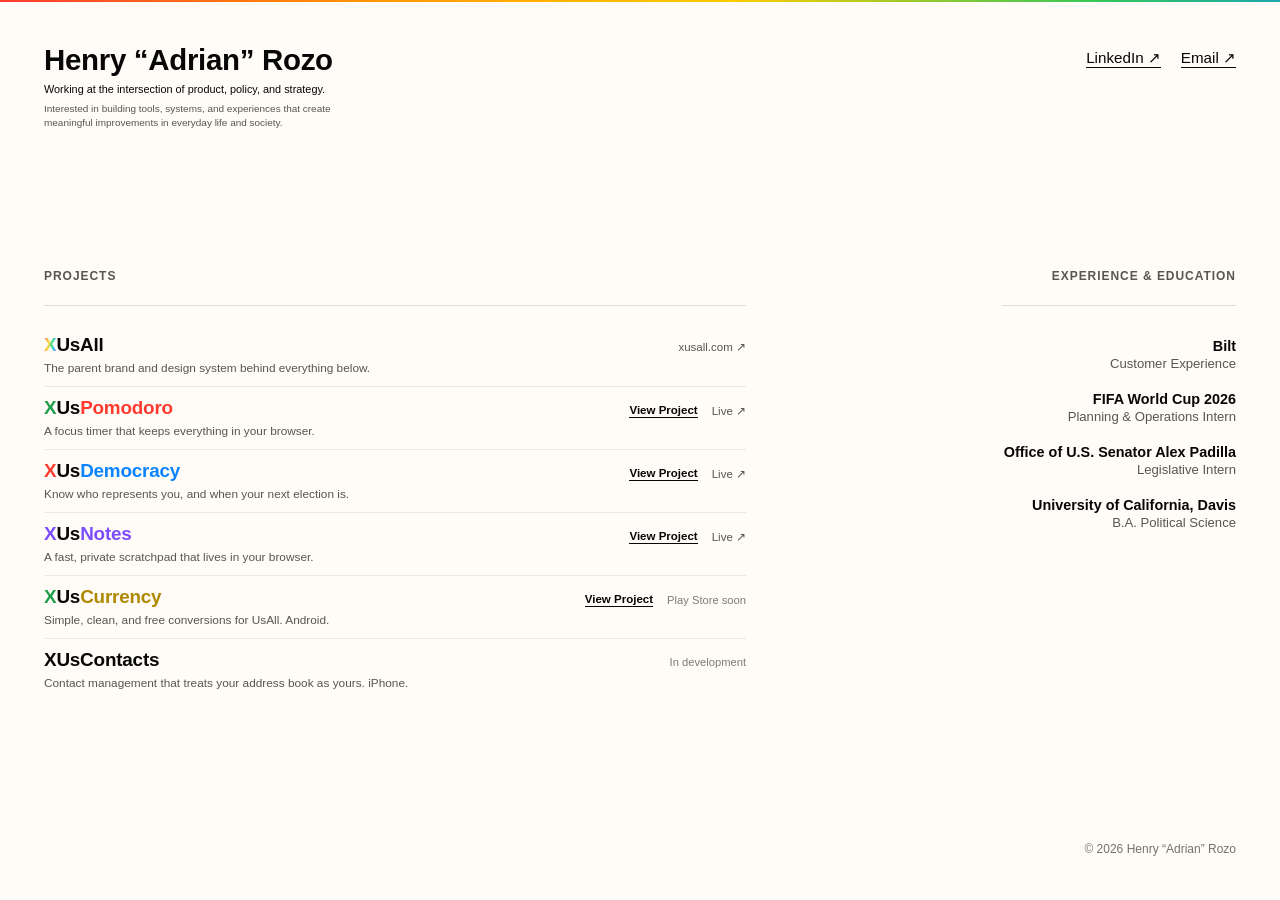
==== index.html @ 98c584ef "Match the case studies to the homepage, and a general pass Consistency, which was the point: the cas" ====
<!DOCTYPE html>
<html lang="en">
<head>
<meta charset="utf-8">
<meta name="viewport" content="width=device-width, initial-scale=1">
<title>Henry &ldquo;Adrian&rdquo; Rozo</title>
<meta name="description" content="Henry &ldquo;Adrian&rdquo; Rozo. Working at the intersection of product, policy, and strategy.">
<link rel="canonical" href="https://www.adrianrozo.com/">
<meta name="theme-color" content="#FDFBF7">
<meta property="og:type" content="website">
<meta property="og:url" content="https://www.adrianrozo.com/">
<meta property="og:title" content="Henry “Adrian” Rozo">
<meta property="og:description" content="Henry &ldquo;Adrian&rdquo; Rozo. Working at the intersection of product, policy, and strategy.">
<meta property="og:image" content="https://www.adrianrozo.com/og.png">
<meta property="og:image:width" content="1200">
<meta property="og:image:height" content="630">
<meta name="twitter:card" content="summary_large_image">
<meta name="twitter:title" content="Henry “Adrian” Rozo">
<meta name="twitter:description" content="Henry &ldquo;Adrian&rdquo; Rozo. Working at the intersection of product, policy, and strategy.">
<meta name="twitter:image" content="https://www.adrianrozo.com/og.png">
<link rel="icon" href="/favicon.svg" type="image/svg+xml">
<link rel="icon" href="/favicon-32.png" sizes="32x32" type="image/png">
<link rel="apple-touch-icon" href="/apple-touch-icon.png">
<link rel="stylesheet" href="/styles.css">
<style>
  html, body { height: 100%; overflow: hidden; }
</style>
</head>
<body>

<div class="app-shell" style="background: oklch(99% 0.007 75); height: 100vh; width: 100vw; color: oklch(13% 0 0); position: relative; box-sizing: border-box; padding: clamp(20px, 3.5vw, 44px); display: flex; flex-direction: column; overflow: hidden;">

  <div class="rainbow-bar"></div>

  <nav class="site-nav" style="display: flex; justify-content: space-between; align-items: flex-start; flex-shrink: 0; position: relative;">
    <div style="display: flex; flex-direction: column;">
      <h1 style="font-weight: 700; font-size: clamp(1.15rem, 2.3vw, 1.9rem); line-height: 1.08; letter-spacing: -0.01em; margin: 0; white-space: nowrap;">Henry &ldquo;Adrian&rdquo; Rozo</h1>
      <p style="font-weight: 500; font-size: clamp(0.66rem, 0.85vw, 0.74rem); margin: clamp(4px, 0.6vw, 6px) 0 0; line-height: 1.3;">Working at the intersection of product, policy, and strategy.</p>
      <p style="font-weight: 400; font-size: clamp(0.62rem, 0.78vw, 0.68rem); color: oklch(45% 0.01 75); margin: clamp(4px, 0.6vw, 6px) 0 0; line-height: 1.45; max-width: 292px">Interested in building tools, systems, and experiences that create meaningful improvements in everyday life and society.</p>
    </div>
    <div class="nav-links" style="display: flex; align-items: center; gap: 20px; padding-top: 0.3em;">
      <a href="https://www.linkedin.com/in/henryadrianrozo/" target="_blank" rel="noopener" class="hover-55" style="font-weight: 500; font-size: 0.95rem; color: oklch(13% 0 0); border-bottom: 1px solid oklch(13% 0 0); white-space: nowrap;">LinkedIn &#8599;</a>
      <a href="mailto:henryadrianrozo@gmail.com" class="hover-55" style="font-weight: 500; font-size: 0.95rem; color: oklch(13% 0 0); border-bottom: 1px solid oklch(13% 0 0); white-space: nowrap;">Email &#8599;</a>

      <!-- The music easter egg. spotify.js removes both of these outright if no
           playlist ID is set, so nothing half-built ever reaches the page. -->
      <button type="button" id="music-toggle" class="music-toggle" aria-expanded="false"
              aria-controls="music-panel" aria-label="Play music while you browse" title="Music">
        <svg width="11" height="13" viewBox="0 0 11 13" aria-hidden="true">
          <path d="M1 1.2 L10 6.5 L1 11.8 Z" fill="currentColor"/>
        </svg>
      </button>
    </div>

    <div id="music-panel" class="music-panel" hidden>
      <button type="button" id="music-close" class="music-close" aria-label="Close player">&times;</button>
      <p class="music-note">
        Some of what I listen to while building these. Spotify tracks plays, and full songs need a
        Spotify login, so <a id="music-open" href="https://open.spotify.com" target="_blank" rel="noopener">open it in Spotify</a>
        if you want it to follow you around the site.
      </p>
    </div>
  </nav>

  <div style="flex: 1; display: flex; align-items: center; min-height: 0; margin-top: clamp(8px, 1.5vw, 16px);">
  <div class="home-grid" style="width: 100%; display: grid; grid-template-columns: 1.6fr 1fr; grid-template-rows: auto auto auto; gap: 0 clamp(24px, 4vw, 72px); align-items: start;">

    <div style="grid-column: 1; grid-row: 1; text-align: left;">
      <div style="font-size: 0.75rem; font-weight: 600; letter-spacing: 0.08em; text-transform: uppercase; color: oklch(45% 0.01 75);">Projects</div>
    </div>
    <div style="grid-column: 2; grid-row: 1; text-align: right;">
      <div style="font-size: 0.75rem; font-weight: 600; letter-spacing: 0.08em; text-transform: uppercase; color: oklch(45% 0.01 75);">Experience &amp; Education</div>
    </div>

    <div class="col-rule" style="grid-column: 1; grid-row: 2; width: 100%; height: 1px; background: oklch(90% 0.01 75); margin-top: clamp(14px, 2vw, 22px)"></div>
    <div class="col-rule" style="grid-column: 2; grid-row: 2; justify-self: end; width: 234px; height: 1px; background: oklch(90% 0.01 75); margin-top: clamp(14px, 2vw, 22px)"></div>

    <div class="project-list" style="grid-column: 1; grid-row: 3; text-align: left; margin-top: clamp(12px, 1.6vw, 18px);">

      <div class="project-row">
        <div class="project-main">
          <h2 class="project-name"><span class="spectrum-text">X</span>UsAll</h2>
          <p class="project-desc">The parent brand and design system behind everything below.</p>
        </div>
        <div class="project-links">
          <a href="https://www.xusall.com" target="_blank" rel="noopener" class="project-live hover-55">xusall.com &#8599;</a>
        </div>
      </div>

      <div class="project-row">
        <div class="project-main">
          <h2 class="project-name"><span style="color: #1E9E4A;">X</span>Us<span style="color: #FF3B30;">Pomodoro</span></h2>
          <p class="project-desc">A focus timer that keeps everything in your browser.</p>
        </div>
        <div class="project-links">
          <a href="/xuspomodoro" class="project-view">View Project</a>
          <a href="https://pomodoro.xusall.com" target="_blank" rel="noopener" class="project-live hover-55">Live &#8599;</a>
        </div>
      </div>

      <div class="project-row">
        <div class="project-main">
          <h2 class="project-name"><span style="color: #FF3B30;">X</span>Us<span style="color: #0A84FF;">Democracy</span></h2>
          <p class="project-desc">Know who represents you, and when your next election is.</p>
        </div>
        <div class="project-links">
          <a href="/xusdemocracy" class="project-view">View Project</a>
          <a href="https://democracy.xusall.com" target="_blank" rel="noopener" class="project-live hover-55">Live &#8599;</a>
        </div>
      </div>

      <div class="project-row">
        <div class="project-main">
          <h2 class="project-name"><span style="color: #7C4DFF;">X</span>Us<span style="color: #7C4DFF;">Notes</span></h2>
          <p class="project-desc">A fast, private scratchpad that lives in your browser.</p>
        </div>
        <div class="project-links">
          <a href="/xusnotes" class="project-view">View Project</a>
          <a href="https://notes.xusall.com" target="_blank" rel="noopener" class="project-live hover-55">Live &#8599;</a>
        </div>
      </div>

      <div class="project-row">
        <div class="project-main">
          <h2 class="project-name"><span style="color: #1E9E4A;">X</span>Us<span style="color: #B08800;">Currency</span></h2>
          <p class="project-desc">Simple, clean, and free conversions for UsAll. Android.</p>
        </div>
        <div class="project-links">
          <a href="/xuscurrency" class="project-view">View Project</a>
          <span class="project-status">Play Store soon</span>
        </div>
      </div>

      <div class="project-row">
        <div class="project-main">
          <h2 class="project-name">XUsContacts</h2>
          <p class="project-desc">Contact management that treats your address book as yours. iPhone.</p>
        </div>
        <div class="project-links">
          <span class="project-status">In development</span>
        </div>
      </div>

    </div>

    <div class="experience-list" style="grid-column: 2; grid-row: 3; text-align: right; margin-top: clamp(14px, 2vw, 22px);">
      <div style="padding: clamp(6px, 1vw, 10px) 0;">
        <div style="font-weight: 700; font-size: clamp(0.9rem, 1.1vw, 1rem);">Bilt</div>
        <div style="font-weight: 400; font-size: clamp(0.82rem, 1vw, 0.92rem); color: oklch(45% 0.01 75); margin-top: 2px;">Customer Experience</div>
      </div>
      <div style="padding: clamp(6px, 1vw, 10px) 0;">
        <div style="font-weight: 700; font-size: clamp(0.9rem, 1.1vw, 1rem);">FIFA World Cup 2026</div>
        <div style="font-weight: 400; font-size: clamp(0.82rem, 1vw, 0.92rem); color: oklch(45% 0.01 75); margin-top: 2px;">Planning &amp; Operations Intern</div>
      </div>
      <div style="padding: clamp(6px, 1vw, 10px) 0;">
        <div style="font-weight: 700; font-size: clamp(0.9rem, 1.1vw, 1rem);">Office of U.S. Senator Alex Padilla</div>
        <div style="font-weight: 400; font-size: clamp(0.82rem, 1vw, 0.92rem); color: oklch(45% 0.01 75); margin-top: 2px;">Legislative Intern</div>
      </div>
      <div style="padding: clamp(6px, 1vw, 10px) 0;">
        <div style="font-weight: 700; font-size: clamp(0.9rem, 1.1vw, 1rem);">University of California, Davis</div>
        <div style="font-weight: 400; font-size: clamp(0.82rem, 1vw, 0.92rem); color: oklch(45% 0.01 75); margin-top: 2px;">B.A. Political Science</div>
      </div>
    </div>

  </div>
  </div>

  <footer style="flex-shrink: 0; padding-top: clamp(10px, 1.5vw, 18px); font-size: 0.75rem; color: oklch(55% 0.01 75); text-align: right;">
    &copy; 2026 Henry &ldquo;Adrian&rdquo; Rozo
  </footer>

</div>

<script src="/spotify.js"></script>

</body>
</html>
---- styles.css ----
@keyframes rainbowShift {
  0% { background-position: 0% 0%; }
  100% { background-position: -200% 0%; }
}

html, body {
  margin: 0;
  font-family: 'Helvetica Neue', Helvetica, Arial, sans-serif;
  -webkit-font-smoothing: antialiased;
}

a { text-decoration: none; color: inherit; }

.rainbow-bar {
  position: fixed;
  top: 0;
  left: 0;
  width: 100%;
  height: 2px;
  z-index: 9999;
  background: linear-gradient(90deg, #ff3b30, #ff9500, #ffcc00, #34c759, #0a84ff, #5e5ce6, #af52de, #ff3b30);
  background-size: 200% 100%;
  animation: rainbowShift 7s linear infinite;
}

.hover-55:hover { opacity: 0.55; }
.hover-60:hover { opacity: 0.6; }
.hover-85:hover { opacity: 0.85; }

.shots-grid {
  display: grid;
  grid-template-columns: 1fr 1fr;
  gap: 14px;
}

.shot {
  display: flex;
  flex-direction: column;
  align-items: center;
  width: 100%;
  box-sizing: border-box;
  padding: 14px 10px 10px;
  margin: 0;
  border: 1px solid oklch(88% 0.01 75);
  border-radius: 12px;
  background: oklch(97% 0.008 75);
  cursor: pointer;
  font: inherit;
  text-align: left;
  transition: transform 0.18s ease, box-shadow 0.18s ease, border-color 0.18s ease;
}

.shot:hover, .shot:focus-visible {
  transform: translateY(-3px);
  box-shadow: 0 10px 24px oklch(13% 0 0 / 0.12);
  border-color: oklch(80% 0.01 75);
}

.shot:focus-visible {
  outline: 2px solid oklch(13% 0 0);
  outline-offset: 2px;
}

.shot-img {
  display: block;
  width: auto;
  height: auto;
  max-width: 100%;
  max-height: 200px;
  object-fit: contain;
  border-radius: 8px;
  background: oklch(94% 0.008 75);
}

.shot-caption {
  display: block;
  font-size: 0.66rem;
  font-weight: 600;
  letter-spacing: 0.05em;
  text-transform: uppercase;
  color: oklch(45% 0.01 75);
  text-align: center;
  padding: 8px 6px 0;
}

.lightbox {
  position: fixed;
  inset: 0;
  z-index: 10000;
  display: flex;
  align-items: center;
  justify-content: center;
  padding: clamp(16px, 5vw, 48px);
  box-sizing: border-box;
  background: oklch(13% 0 0 / 0.82);
}

.lightbox[hidden] { display: none; }

.lightbox img {
  display: block;
  max-width: 92vw;
  max-height: 88vh;
  border-radius: 12px;
  box-shadow: 0 20px 60px oklch(0% 0 0 / 0.45);
}

.lightbox-close {
  position: fixed;
  top: clamp(12px, 3vw, 22px);
  right: clamp(12px, 3vw, 22px);
  width: 40px;
  height: 40px;
  border: none;
  border-radius: 50%;
  background: oklch(98% 0.014 75);
  color: oklch(13% 0 0);
  font-size: 1.4rem;
  line-height: 1;
  cursor: pointer;
  display: flex;
  align-items: center;
  justify-content: center;
}

.lightbox-close:hover { opacity: 0.85; }

/* ---------- homepage project list ---------- */
/* Six projects in the space one used to take, so the page can still be a
   single screen with no scrolling. Each row is name, one line, and links. */

.project-list {
  display: flex;
  flex-direction: column;
}

.project-row {
  display: flex;
  align-items: baseline;
  justify-content: space-between;
  gap: 20px;
  padding: clamp(8px, 1.1vh, 13px) 0;
  border-bottom: 1px solid oklch(93% 0.01 75);
}

.project-row:last-child {
  border-bottom: 0;
}

.project-main {
  min-width: 0;
}

/* The 1.18rem floor is deliberate. These names carry brand colors, and at
   bold weight 18.66px is where text counts as large for contrast purposes.
   Dropping below it would push the brighter marks under the readable line on
   narrow screens. */
.project-name {
  font-weight: 700;
  font-size: clamp(1.18rem, 1.45vw, 1.28rem);
  letter-spacing: -0.01em;
  margin: 0;
  line-height: 1.2;
  white-space: nowrap;
}

.project-desc {
  font-weight: 400;
  font-size: clamp(0.74rem, 0.92vw, 0.84rem);
  color: oklch(45% 0.01 75);
  margin: 3px 0 0;
  line-height: 1.4;
}

.project-links {
  display: flex;
  align-items: center;
  gap: 14px;
  flex-shrink: 0;
  white-space: nowrap;
}

.project-view {
  font-weight: 600;
  font-size: clamp(0.72rem, 0.88vw, 0.8rem);
  color: oklch(13% 0 0);
  border-bottom: 1px solid oklch(13% 0 0);
  padding-bottom: 1px;
  transition: opacity 0.18s ease;
}

.project-view:hover {
  opacity: 0.55;
}

.project-live {
  font-weight: 500;
  font-size: clamp(0.72rem, 0.88vw, 0.8rem);
  color: oklch(45% 0.01 75);
}

/* Not a link: there is nowhere to send anyone yet. */
.project-status {
  font-weight: 500;
  font-size: clamp(0.7rem, 0.85vw, 0.78rem);
  color: oklch(58% 0.01 75);
}

/* The single-screen layout is a desktop idea. On a phone, or any short
   window, locking to 100vh with overflow hidden just clips content, so the
   page becomes an ordinary scrolling page instead.

   The desktop layout is a two-column grid with explicit row placement. Forcing
   it to one column is not enough: the explicit rows would drop both columns
   into the same cell on top of each other. So on small screens it stops being
   a grid entirely and becomes a flex column, with order restoring the reading
   sequence the DOM does not have. */
@media (max-width: 900px), (max-height: 620px) {
  html,
  body {
    height: auto !important;
    overflow: auto !important;
  }

  .app-shell {
    height: auto !important;
    width: auto !important;
    min-height: 100vh;
    overflow: visible !important;
  }

  .site-nav {
    flex-wrap: wrap;
    gap: 16px;
  }

  .home-grid {
    display: flex !important;
    flex-direction: column;
    gap: 0 !important;
  }

  .home-grid > * {
    width: auto !important;
    text-align: left !important;
    justify-self: start !important;
    margin-top: 0 !important;
  }

  .home-grid > *:nth-child(1) { order: 1; }
  .home-grid > *:nth-child(3) { order: 2; margin: 12px 0 20px !important; }
  .home-grid > *:nth-child(5) { order: 3; }
  .home-grid > *:nth-child(2) { order: 4; margin-top: 40px !important; }
  .home-grid > *:nth-child(4) { order: 5; margin: 12px 0 20px !important; }
  .home-grid > *:nth-child(6) { order: 6; }

  .home-grid .col-rule {
    width: 100% !important;
  }

  .project-row {
    flex-wrap: wrap;
    gap: 6px 20px;
  }

  .experience-list > div {
    text-align: left !important;
  }
}

/* XUsAll has no single accent color. Its identity is the spectrum itself, the
   same six stops used on the 1px bar across every XUsAll property, so the
   wordmark takes the gradient rather than an invented flat color. */
.spectrum-text {
  background: linear-gradient(100deg, #FF4D6D, #FF9F43, #FFD93D, #4ADE80, #38BDF8, #A78BFA);
  -webkit-background-clip: text;
  background-clip: text;
  color: transparent;
}

/* ---------- music easter egg ---------- */

.music-toggle {
  display: flex;
  align-items: center;
  justify-content: center;
  width: 26px;
  height: 26px;
  padding: 0;
  border: 1px solid oklch(80% 0.01 75);
  border-radius: 999px;
  background: none;
  color: oklch(35% 0.01 75);
  cursor: pointer;
  transition: border-color 0.18s ease, color 0.18s ease;
}

.music-toggle svg {
  /* the triangle reads centered only once it is nudged off true center */
  margin-left: 2px;
}

.music-toggle:hover,
.music-toggle[aria-expanded='true'] {
  border-color: oklch(35% 0.01 75);
  color: oklch(13% 0 0);
}

.music-toggle:focus-visible {
  outline: 2px solid oklch(13% 0 0);
  outline-offset: 3px;
}

/* Absolutely positioned so opening it cannot push the single-screen layout
   around. Anchored to the nav, which is position: relative for this reason. */
.music-panel {
  position: absolute;
  top: calc(100% + 12px);
  right: 0;
  z-index: 60;
  width: min(340px, calc(100vw - 40px));
  padding: 12px 12px 4px;
  background: oklch(99% 0.007 75);
  border: 1px solid oklch(88% 0.01 75);
  border-radius: 12px;
  box-shadow: 0 12px 32px oklch(13% 0 0 / 0.1);
}

.music-panel[hidden] {
  display: none;
}

.music-panel iframe {
  display: block;
  border: 0;
  border-radius: 10px;
}

/* Sits over the Spotify iframe, which is dark, so it needs its own light
   ground. Without one the X disappears into the player artwork. */
.music-close {
  position: absolute;
  top: 4px;
  right: 4px;
  z-index: 1;
  display: flex;
  align-items: center;
  justify-content: center;
  width: 22px;
  height: 22px;
  border: 1px solid oklch(88% 0.01 75);
  border-radius: 999px;
  background: oklch(99% 0.007 75);
  padding: 0;
  font-size: 0.95rem;
  line-height: 1;
  color: oklch(35% 0.01 75);
  cursor: pointer;
}

.music-close:hover {
  color: oklch(13% 0 0);
  border-color: oklch(60% 0.01 75);
}

.music-close:focus-visible {
  outline: 2px solid oklch(13% 0 0);
  outline-offset: 2px;
}

/* Room for the close button so it never sits on top of the artwork. */
.music-panel {
  padding-top: 30px;
}

.music-note {
  margin: 10px 2px 8px;
  font-size: 0.68rem;
  line-height: 1.5;
  color: oklch(45% 0.01 75);
}

.music-note a {
  color: oklch(25% 0.01 75);
  border-bottom: 1px solid oklch(80% 0.01 75);
}

.music-note a:hover {
  border-bottom-color: oklch(35% 0.01 75);
}

/* ---------- case study section labels ---------- */
/* These are real <h2> elements. They used to be styled divs, which meant each
   case study page was an h1 with no structure under it: screen readers could
   not jump between sections and search engines saw no outline. */

.case-label {
  margin: 0;
  font-size: 0.68rem;
  font-weight: 600;
  letter-spacing: 0.08em;
  text-transform: uppercase;
  color: oklch(45% 0.01 75);
}
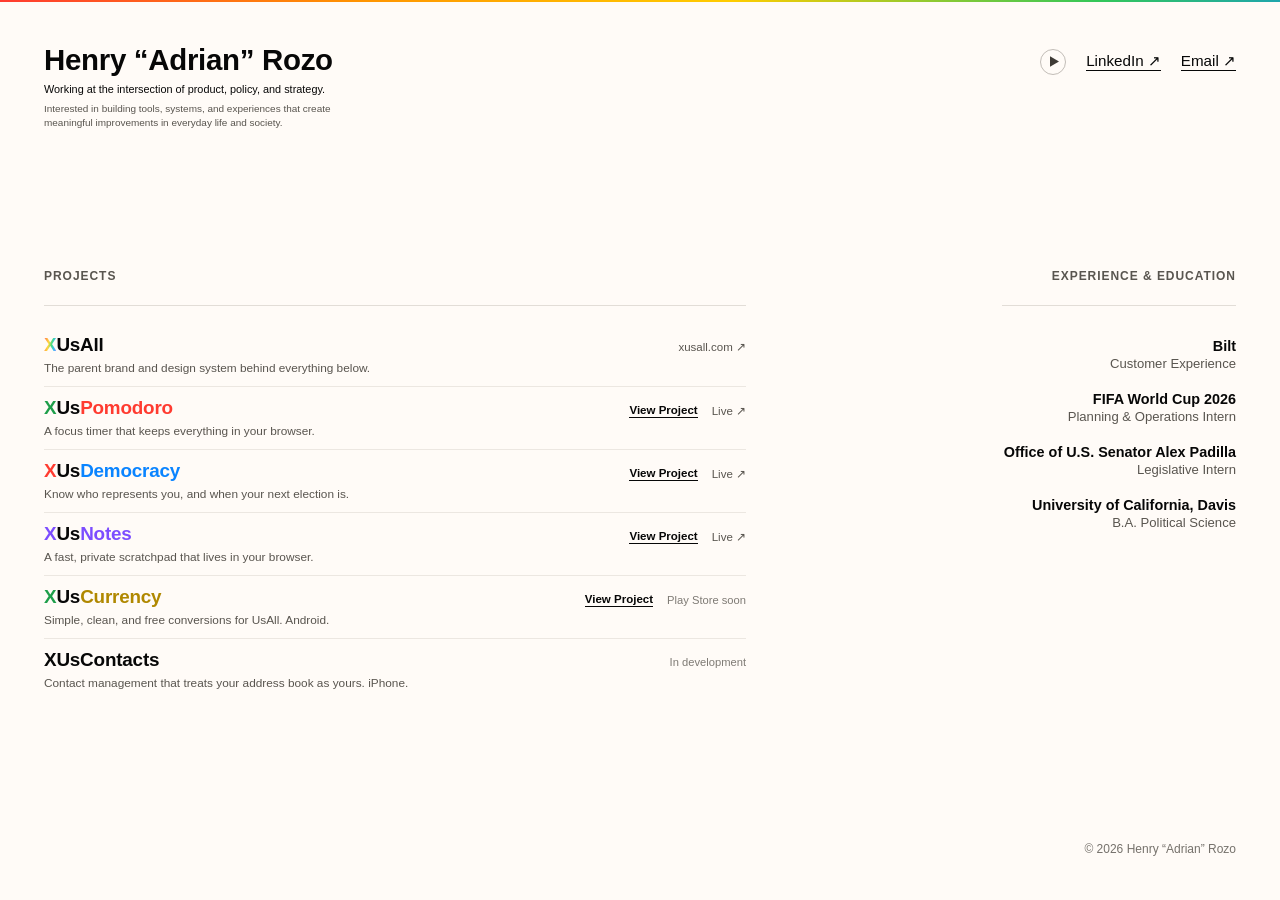
==== commit c6e0a117: "Move the play button ahead of the links, and anchor its panel to it The button sat after LinkedIn an" ====
--- a/index.html
+++ b/index.html
@@ -32,33 +32,39 @@
 
   <div class="rainbow-bar"></div>
 
-  <nav class="site-nav" style="display: flex; justify-content: space-between; align-items: flex-start; flex-shrink: 0; position: relative;">
+  <nav class="site-nav" style="display: flex; justify-content: space-between; align-items: flex-start; flex-shrink: 0;">
     <div style="display: flex; flex-direction: column;">
       <h1 style="font-weight: 700; font-size: clamp(1.15rem, 2.3vw, 1.9rem); line-height: 1.08; letter-spacing: -0.01em; margin: 0; white-space: nowrap;">Henry &ldquo;Adrian&rdquo; Rozo</h1>
       <p style="font-weight: 500; font-size: clamp(0.66rem, 0.85vw, 0.74rem); margin: clamp(4px, 0.6vw, 6px) 0 0; line-height: 1.3;">Working at the intersection of product, policy, and strategy.</p>
       <p style="font-weight: 400; font-size: clamp(0.62rem, 0.78vw, 0.68rem); color: oklch(45% 0.01 75); margin: clamp(4px, 0.6vw, 6px) 0 0; line-height: 1.45; max-width: 292px">Interested in building tools, systems, and experiences that create meaningful improvements in everyday life and society.</p>
     </div>
     <div class="nav-links" style="display: flex; align-items: center; gap: 20px; padding-top: 0.3em;">
+
+      <!-- The music easter egg. The button and the panel live in one wrapper so
+           the panel can anchor to the button rather than to the nav, and so tab
+           order runs button, panel, links. spotify.js removes the whole thing if
+           no playlist ID is set, so nothing half-built ever reaches the page. -->
+      <div class="music-wrap">
+        <button type="button" id="music-toggle" class="music-toggle" aria-expanded="false"
+                aria-controls="music-panel" aria-label="Play music while you browse" title="Music">
+          <svg width="11" height="13" viewBox="0 0 11 13" aria-hidden="true">
+            <path d="M1 1.2 L10 6.5 L1 11.8 Z" fill="currentColor"/>
+          </svg>
+        </button>
+
+        <div id="music-panel" class="music-panel" hidden>
+          <button type="button" id="music-close" class="music-close" aria-label="Close player">&times;</button>
+          <p class="music-note">
+            Some music for you while you browse my portfolio projects. Spotify tracks plays, and full
+            songs need a Spotify login, so <a id="music-open" href="https://open.spotify.com" target="_blank" rel="noopener">open it in Spotify</a>
+            if you want it to follow you around the site. Or open project links in a new tab to keep
+            it playing here.
+          </p>
+        </div>
+      </div>
+
       <a href="https://www.linkedin.com/in/henryadrianrozo/" target="_blank" rel="noopener" class="hover-55" style="font-weight: 500; font-size: 0.95rem; color: oklch(13% 0 0); border-bottom: 1px solid oklch(13% 0 0); white-space: nowrap;">LinkedIn &#8599;</a>
       <a href="mailto:henryadrianrozo@gmail.com" class="hover-55" style="font-weight: 500; font-size: 0.95rem; color: oklch(13% 0 0); border-bottom: 1px solid oklch(13% 0 0); white-space: nowrap;">Email &#8599;</a>
-
-      <!-- The music easter egg. spotify.js removes both of these outright if no
-           playlist ID is set, so nothing half-built ever reaches the page. -->
-      <button type="button" id="music-toggle" class="music-toggle" aria-expanded="false"
-              aria-controls="music-panel" aria-label="Play music while you browse" title="Music">
-        <svg width="11" height="13" viewBox="0 0 11 13" aria-hidden="true">
-          <path d="M1 1.2 L10 6.5 L1 11.8 Z" fill="currentColor"/>
-        </svg>
-      </button>
-    </div>
-
-    <div id="music-panel" class="music-panel" hidden>
-      <button type="button" id="music-close" class="music-close" aria-label="Close player">&times;</button>
-      <p class="music-note">
-        Some of what I listen to while building these. Spotify tracks plays, and full songs need a
-        Spotify login, so <a id="music-open" href="https://open.spotify.com" target="_blank" rel="noopener">open it in Spotify</a>
-        if you want it to follow you around the site.
-      </p>
     </div>
   </nav>
 
--- a/styles.css
+++ b/styles.css
@@ -313,11 +313,28 @@
 
 /* Absolutely positioned so opening it cannot push the single-screen layout
    around. Anchored to the nav, which is position: relative for this reason. */
+/* Wraps the button and its panel so the panel anchors to the button rather
+   than to the whole nav. Also puts the panel next to the button in the DOM, so
+   tab order runs button, panel, links. */
+.music-wrap {
+  position: relative;
+  display: flex;
+  align-items: center;
+}
+
+/* right: 0 aligns the panel's right edge with the button's and lets it extend
+   leftward, which keeps a 340px panel on screen while the button sits near the
+   right of a single-row nav. Below the wrap point the anchor flips; see the
+   media query at the end of this file. */
 .music-panel {
   position: absolute;
   top: calc(100% + 12px);
   right: 0;
   z-index: 60;
+  /* border-box, or the 12px padding and 1px border push the real width to
+     366px and the panel hangs off the edge on narrow screens. This sheet has
+     no global box-sizing reset, so it has to be set here. */
+  box-sizing: border-box;
   width: min(340px, calc(100vw - 40px));
   padding: 12px 12px 4px;
   background: oklch(99% 0.007 75);
@@ -402,3 +419,13 @@
   text-transform: uppercase;
   color: oklch(45% 0.01 75);
 }
+
+/* The nav is one row down to 560px and wraps at 550px, measured rather than
+   assumed. Once the links move to their own row they sit at the left, so a
+   right-anchored panel would hang off the left edge of the screen. */
+@media (max-width: 555px) {
+  .music-panel {
+    right: auto;
+    left: 0;
+  }
+}
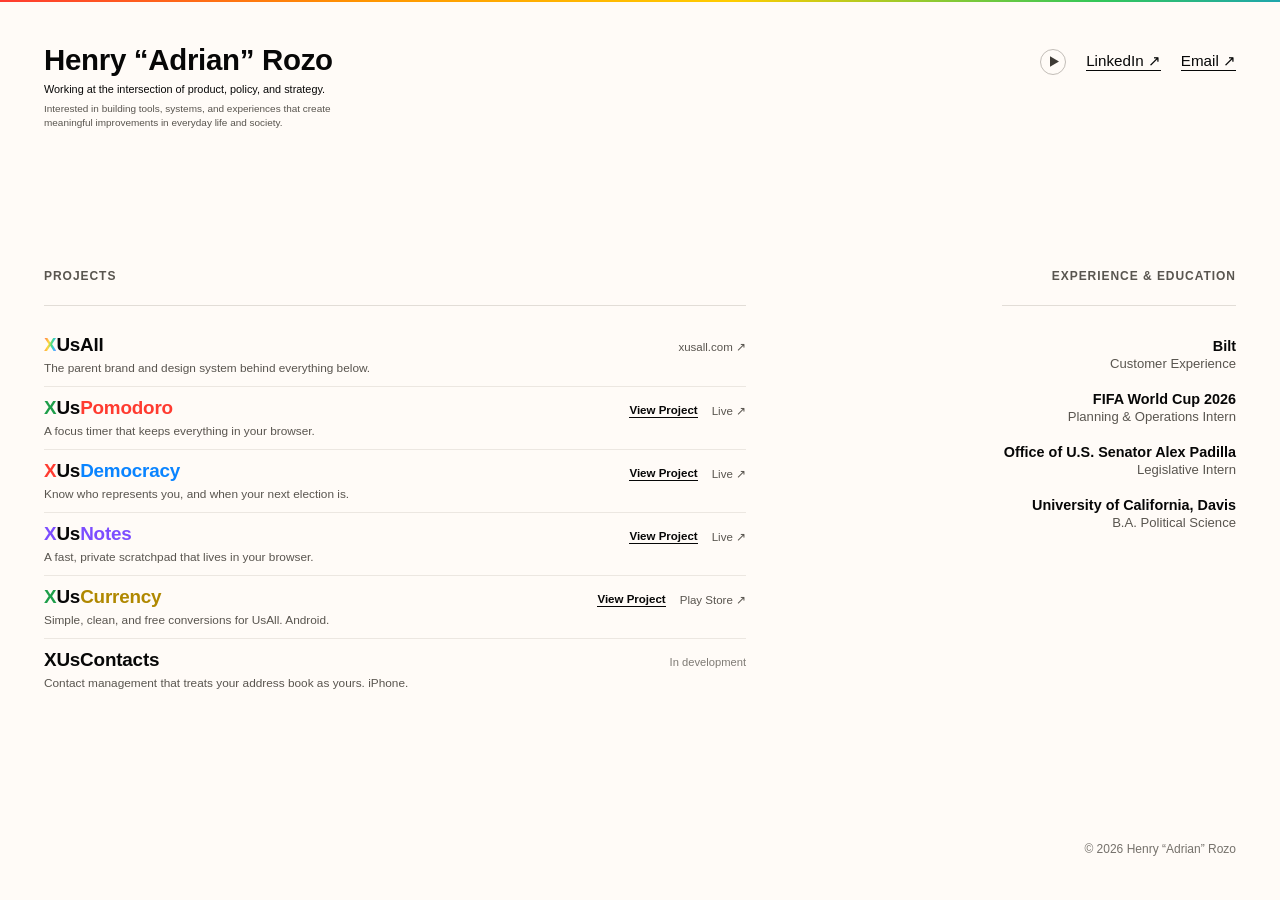
==== commit 41b1934f: "Wire up the real Play Store link for XUsCurrency Both placeholders become real links to play.google." ====
--- a/index.html
+++ b/index.html
@@ -133,7 +133,7 @@
         </div>
         <div class="project-links">
           <a href="/xuscurrency" class="project-view">View Project</a>
-          <span class="project-status">Play Store soon</span>
+          <a href="https://play.google.com/store/apps/details?id=com.xusall.currency" target="_blank" rel="noopener" class="project-live hover-55">Play Store &#8599;</a>
         </div>
       </div>
 
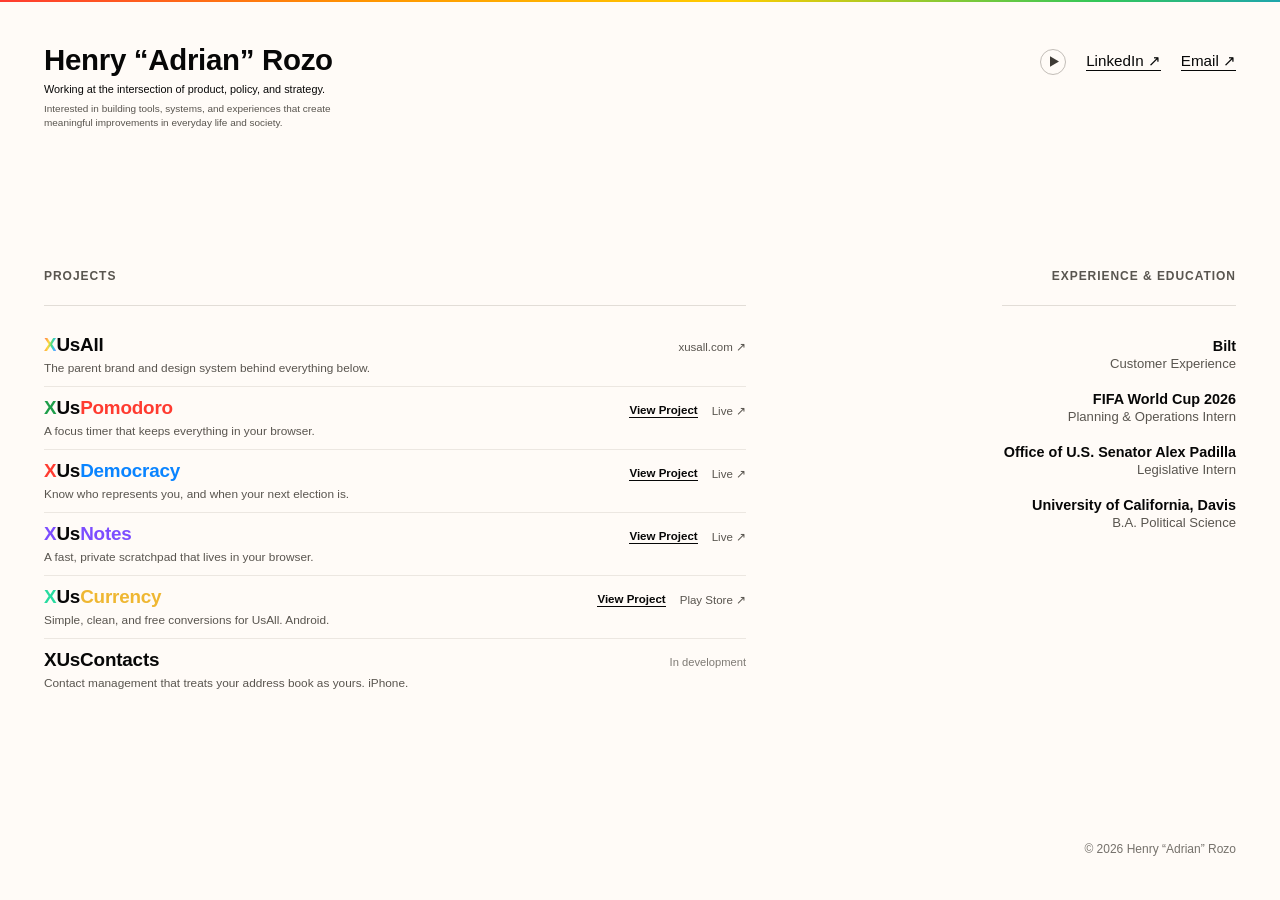
==== commit a5732423: "Match XUsCurrency's wordmark colors to the actual app icon Sampled directly from the icon: green #28" ====
--- a/index.html
+++ b/index.html
@@ -128,7 +128,7 @@
 
       <div class="project-row">
         <div class="project-main">
-          <h2 class="project-name"><span style="color: #1E9E4A;">X</span>Us<span style="color: #B08800;">Currency</span></h2>
+          <h2 class="project-name"><span style="color: #28DBA0;">X</span>Us<span style="color: #EFB732;">Currency</span></h2>
           <p class="project-desc">Simple, clean, and free conversions for UsAll. Android.</p>
         </div>
         <div class="project-links">
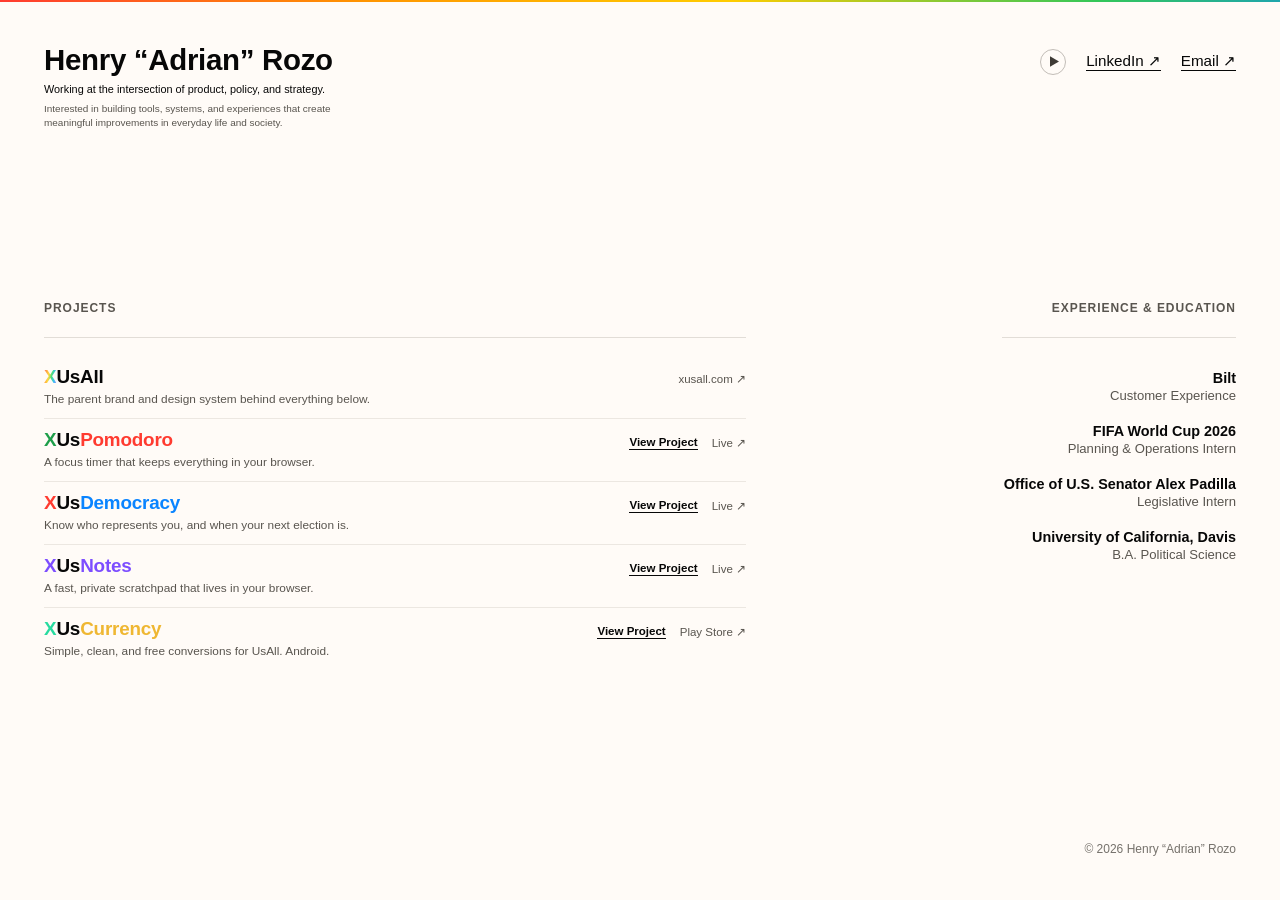
==== commit 1e9fd3f2: "Remove XUsContacts from the homepage while it's still in development Only reference to it on the sit" ====
--- a/index.html
+++ b/index.html
@@ -137,16 +137,6 @@
         </div>
       </div>
 
-      <div class="project-row">
-        <div class="project-main">
-          <h2 class="project-name">XUsContacts</h2>
-          <p class="project-desc">Contact management that treats your address book as yours. iPhone.</p>
-        </div>
-        <div class="project-links">
-          <span class="project-status">In development</span>
-        </div>
-      </div>
-
     </div>
 
     <div class="experience-list" style="grid-column: 2; grid-row: 3; text-align: right; margin-top: clamp(14px, 2vw, 22px);">
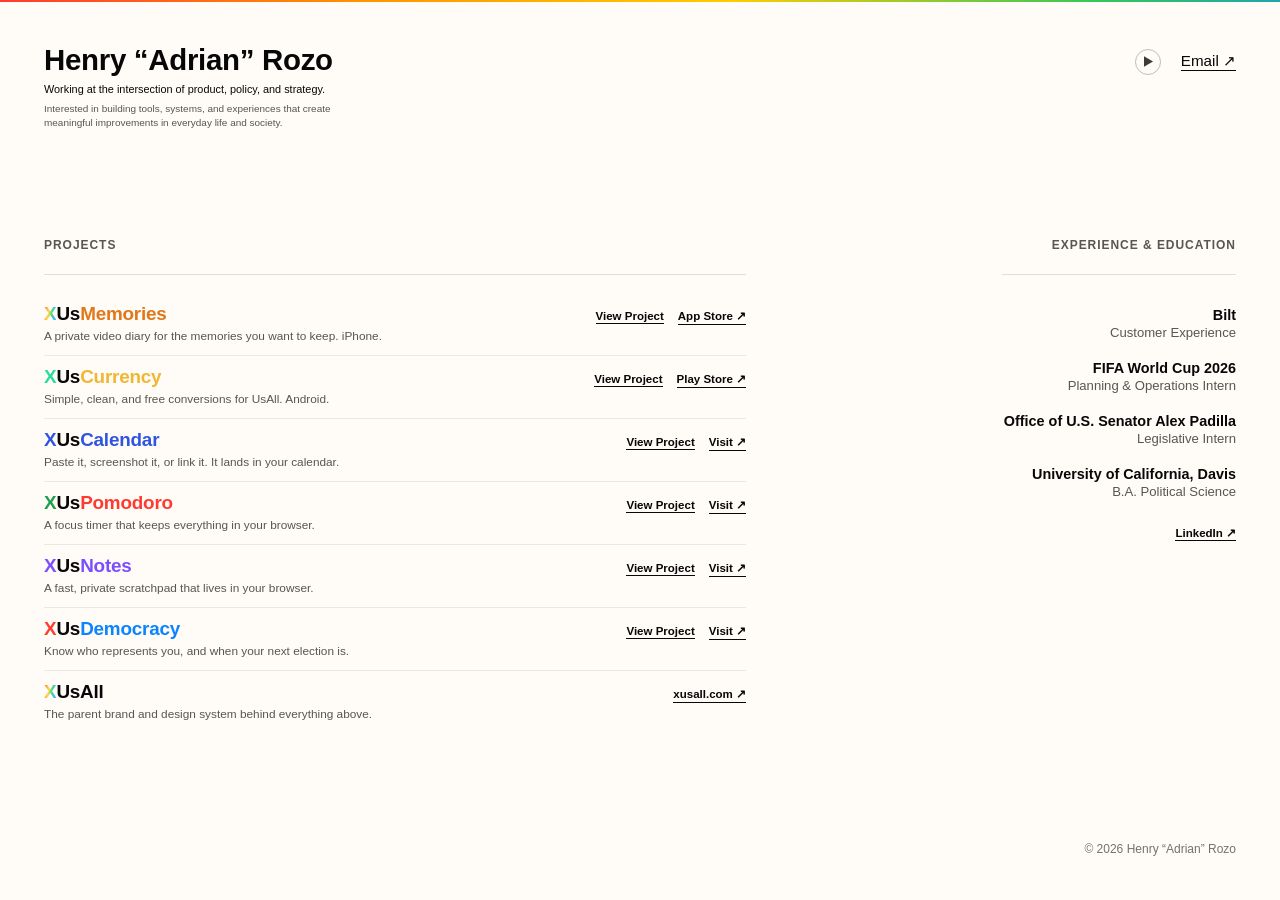
==== commit d64f82a1: "Lead the homepage with XUsMemories, add XUsCalendar, and move LinkedIn Projects now run XUsMemories," ====
--- a/index.html
+++ b/index.html
@@ -62,8 +62,6 @@
           </p>
         </div>
       </div>
-
-      <a href="https://www.linkedin.com/in/henryadrianrozo/" target="_blank" rel="noopener" class="hover-55" style="font-weight: 500; font-size: 0.95rem; color: oklch(13% 0 0); border-bottom: 1px solid oklch(13% 0 0); white-space: nowrap;">LinkedIn &#8599;</a>
       <a href="mailto:henryadrianrozo@gmail.com" class="hover-55" style="font-weight: 500; font-size: 0.95rem; color: oklch(13% 0 0); border-bottom: 1px solid oklch(13% 0 0); white-space: nowrap;">Email &#8599;</a>
     </div>
   </nav>
@@ -85,44 +83,12 @@
 
       <div class="project-row">
         <div class="project-main">
-          <h2 class="project-name"><span class="spectrum-text">X</span>UsAll</h2>
-          <p class="project-desc">The parent brand and design system behind everything below.</p>
+          <h2 class="project-name"><span class="spectrum-text">X</span>Us<span style="color: #E0781A;">Memories</span></h2>
+          <p class="project-desc">A private video diary for the memories you want to keep. iPhone.</p>
         </div>
         <div class="project-links">
-          <a href="https://www.xusall.com" target="_blank" rel="noopener" class="project-live hover-55">xusall.com &#8599;</a>
-        </div>
-      </div>
-
-      <div class="project-row">
-        <div class="project-main">
-          <h2 class="project-name"><span style="color: #1E9E4A;">X</span>Us<span style="color: #FF3B30;">Pomodoro</span></h2>
-          <p class="project-desc">A focus timer that keeps everything in your browser.</p>
-        </div>
-        <div class="project-links">
-          <a href="/xuspomodoro" class="project-view">View Project</a>
-          <a href="https://pomodoro.xusall.com" target="_blank" rel="noopener" class="project-live hover-55">Live &#8599;</a>
-        </div>
-      </div>
-
-      <div class="project-row">
-        <div class="project-main">
-          <h2 class="project-name"><span style="color: #FF3B30;">X</span>Us<span style="color: #0A84FF;">Democracy</span></h2>
-          <p class="project-desc">Know who represents you, and when your next election is.</p>
-        </div>
-        <div class="project-links">
-          <a href="/xusdemocracy" class="project-view">View Project</a>
-          <a href="https://democracy.xusall.com" target="_blank" rel="noopener" class="project-live hover-55">Live &#8599;</a>
-        </div>
-      </div>
-
-      <div class="project-row">
-        <div class="project-main">
-          <h2 class="project-name"><span style="color: #7C4DFF;">X</span>Us<span style="color: #7C4DFF;">Notes</span></h2>
-          <p class="project-desc">A fast, private scratchpad that lives in your browser.</p>
-        </div>
-        <div class="project-links">
-          <a href="/xusnotes" class="project-view">View Project</a>
-          <a href="https://notes.xusall.com" target="_blank" rel="noopener" class="project-live hover-55">Live &#8599;</a>
+          <a href="/xusmemories" class="project-view">View Project</a>
+          <a href="https://apps.apple.com/us/app/xusmemories/id6807498202" target="_blank" rel="noopener" class="project-live hover-55">App Store &#8599;</a>
         </div>
       </div>
 
@@ -134,6 +100,60 @@
         <div class="project-links">
           <a href="/xuscurrency" class="project-view">View Project</a>
           <a href="https://play.google.com/store/apps/details?id=com.xusall.currency" target="_blank" rel="noopener" class="project-live hover-55">Play Store &#8599;</a>
+        </div>
+      </div>
+
+      <div class="project-row">
+        <div class="project-main">
+          <h2 class="project-name"><span style="color: #2F55E0;">X</span>Us<span style="color: #2F55E0;">Calendar</span></h2>
+          <p class="project-desc">Paste it, screenshot it, or link it. It lands in your calendar.</p>
+        </div>
+        <div class="project-links">
+          <a href="/xuscalendar" class="project-view">View Project</a>
+          <a href="https://calendar.xusall.com" target="_blank" rel="noopener" class="project-live hover-55">Visit &#8599;</a>
+        </div>
+      </div>
+
+      <div class="project-row">
+        <div class="project-main">
+          <h2 class="project-name"><span style="color: #1E9E4A;">X</span>Us<span style="color: #FF3B30;">Pomodoro</span></h2>
+          <p class="project-desc">A focus timer that keeps everything in your browser.</p>
+        </div>
+        <div class="project-links">
+          <a href="/xuspomodoro" class="project-view">View Project</a>
+          <a href="https://pomodoro.xusall.com" target="_blank" rel="noopener" class="project-live hover-55">Visit &#8599;</a>
+        </div>
+      </div>
+
+      <div class="project-row">
+        <div class="project-main">
+          <h2 class="project-name"><span style="color: #7C4DFF;">X</span>Us<span style="color: #7C4DFF;">Notes</span></h2>
+          <p class="project-desc">A fast, private scratchpad that lives in your browser.</p>
+        </div>
+        <div class="project-links">
+          <a href="/xusnotes" class="project-view">View Project</a>
+          <a href="https://notes.xusall.com" target="_blank" rel="noopener" class="project-live hover-55">Visit &#8599;</a>
+        </div>
+      </div>
+
+      <div class="project-row">
+        <div class="project-main">
+          <h2 class="project-name"><span style="color: #FF3B30;">X</span>Us<span style="color: #0A84FF;">Democracy</span></h2>
+          <p class="project-desc">Know who represents you, and when your next election is.</p>
+        </div>
+        <div class="project-links">
+          <a href="/xusdemocracy" class="project-view">View Project</a>
+          <a href="https://democracy.xusall.com" target="_blank" rel="noopener" class="project-live hover-55">Visit &#8599;</a>
+        </div>
+      </div>
+
+      <div class="project-row">
+        <div class="project-main">
+          <h2 class="project-name"><span class="spectrum-text">X</span>UsAll</h2>
+          <p class="project-desc">The parent brand and design system behind everything above.</p>
+        </div>
+        <div class="project-links">
+          <a href="https://www.xusall.com" target="_blank" rel="noopener" class="project-live hover-55">xusall.com &#8599;</a>
         </div>
       </div>
 
@@ -156,6 +176,9 @@
         <div style="font-weight: 700; font-size: clamp(0.9rem, 1.1vw, 1rem);">University of California, Davis</div>
         <div style="font-weight: 400; font-size: clamp(0.82rem, 1vw, 0.92rem); color: oklch(45% 0.01 75); margin-top: 2px;">B.A. Political Science</div>
       </div>
+      <div class="experience-more">
+        <a href="https://www.linkedin.com/in/henryadrianrozo/" target="_blank" rel="noopener" class="project-live hover-55">LinkedIn &#8599;</a>
+      </div>
     </div>
 
   </div>
--- a/styles.css
+++ b/styles.css
@@ -126,7 +126,7 @@
 .lightbox-close:hover { opacity: 0.85; }
 
 /* ---------- homepage project list ---------- */
-/* Six projects in the space one used to take, so the page can still be a
+/* Seven projects in the space one used to take, so the page can still be a
    single screen with no scrolling. Each row is name, one line, and links. */
 
 .project-list {
@@ -193,10 +193,15 @@
   opacity: 0.55;
 }
 
+/* Visit and store links: the same bold underline as View Project, one step
+   heavier, so the way out to the real thing is the strongest link in a row. */
 .project-live {
-  font-weight: 500;
+  font-weight: 700;
   font-size: clamp(0.72rem, 0.88vw, 0.8rem);
-  color: oklch(45% 0.01 75);
+  color: oklch(13% 0 0);
+  border-bottom: 1px solid oklch(13% 0 0);
+  padding-bottom: 1px;
+  transition: opacity 0.18s ease;
 }
 
 /* Not a link: there is nowhere to send anyone yet. */
@@ -429,3 +434,162 @@
     left: 0;
   }
 }
+
+/* ---------- case study template ---------- */
+/* One screen per project. The left column is who it is and what it looks
+   like, the right column is what it does. The right column is meant to end
+   near the bottom of the screenshots, so the copy is kept to an overview and
+   six short highlights rather than essays. */
+
+.case-grid {
+  display: grid;
+  grid-template-columns: minmax(0, 1fr) minmax(0, 1fr);
+  gap: 0 clamp(28px, 5vw, 72px);
+  align-items: start;
+  margin-top: clamp(24px, 3.5vw, 44px);
+  padding-bottom: clamp(28px, 4vw, 48px);
+}
+
+.case-title {
+  display: flex;
+  align-items: center;
+  gap: 12px;
+}
+
+.case-icon {
+  width: 38px;
+  height: 38px;
+  border-radius: 10px;
+  flex-shrink: 0;
+  object-fit: cover;
+  box-shadow: 0 0 0 1px oklch(90% 0.01 75);
+}
+
+.case-title h1 {
+  font-size: clamp(1.4rem, 2.6vw, 1.9rem);
+  margin: 0;
+  letter-spacing: -0.01em;
+  font-weight: 700;
+}
+
+.case-tagline {
+  font-weight: 600;
+  font-size: 0.9rem;
+  margin: 10px 0 0;
+}
+
+.case-actions {
+  display: flex;
+  align-items: center;
+  gap: 14px;
+  flex-wrap: wrap;
+  margin-top: 14px;
+}
+
+.case-pill {
+  display: inline-block;
+  padding: 4px 10px;
+  border: 1px solid #1E9E4A;
+  border-radius: 999px;
+  font-size: 0.66rem;
+  font-weight: 600;
+  letter-spacing: 0.05em;
+  text-transform: uppercase;
+  color: #1E9E4A;
+}
+
+/* The one call to action on the page, styled like the homepage's links
+   rather than a colored button. */
+.case-visit {
+  font-weight: 700;
+  font-size: 0.9rem;
+  color: oklch(13% 0 0);
+  border-bottom: 1.5px solid oklch(13% 0 0);
+  padding-bottom: 1px;
+  transition: opacity 0.18s ease;
+}
+
+.case-visit:hover { opacity: 0.55; }
+
+.case-shots {
+  margin-top: clamp(24px, 3vw, 34px);
+}
+
+.case-shots .shots-grid {
+  margin-top: 12px;
+}
+
+.case-overview {
+  font-size: 1rem;
+  line-height: 1.5;
+  color: oklch(20% 0.01 75);
+  margin: 10px 0 0;
+  max-width: 34em;
+}
+
+.case-highlights {
+  margin-top: clamp(20px, 2.6vw, 28px);
+}
+
+.case-bullets {
+  list-style: none;
+  margin: 10px 0 0;
+  padding: 0;
+  max-width: 34em;
+}
+
+.case-bullets li {
+  position: relative;
+  padding: 9px 0 9px 18px;
+  border-bottom: 1px solid oklch(93% 0.01 75);
+  font-size: 0.86rem;
+  line-height: 1.45;
+  color: oklch(40% 0.01 75);
+}
+
+.case-bullets li:last-child { border-bottom: 0; }
+
+.case-bullets li::before {
+  content: '';
+  position: absolute;
+  left: 2px;
+  top: calc(9px + 0.45em);
+  width: 6px;
+  height: 6px;
+  border-radius: 50%;
+  background: var(--case-accent, oklch(45% 0.01 75));
+}
+
+.case-bullets strong {
+  font-weight: 700;
+  color: oklch(13% 0 0);
+}
+
+.case-built {
+  margin: clamp(16px, 2vw, 22px) 0 0;
+  font-size: 0.74rem;
+  line-height: 1.5;
+  color: oklch(50% 0.01 75);
+  max-width: 46em;
+}
+
+@media (max-width: 800px) {
+  .case-grid {
+    grid-template-columns: minmax(0, 1fr);
+  }
+
+  .case-about {
+    margin-top: 36px;
+  }
+}
+
+/* LinkedIn sits under the résumé it backs up rather than in the nav. */
+.experience-more {
+  padding-top: clamp(8px, 1.2vw, 14px);
+}
+
+/* Phone screenshots are tall and narrow, so give them more height here than
+   the shared 200px cap; wide web screenshots are limited by width anyway. */
+.case-shots .shot-img {
+  max-height: 300px;
+}
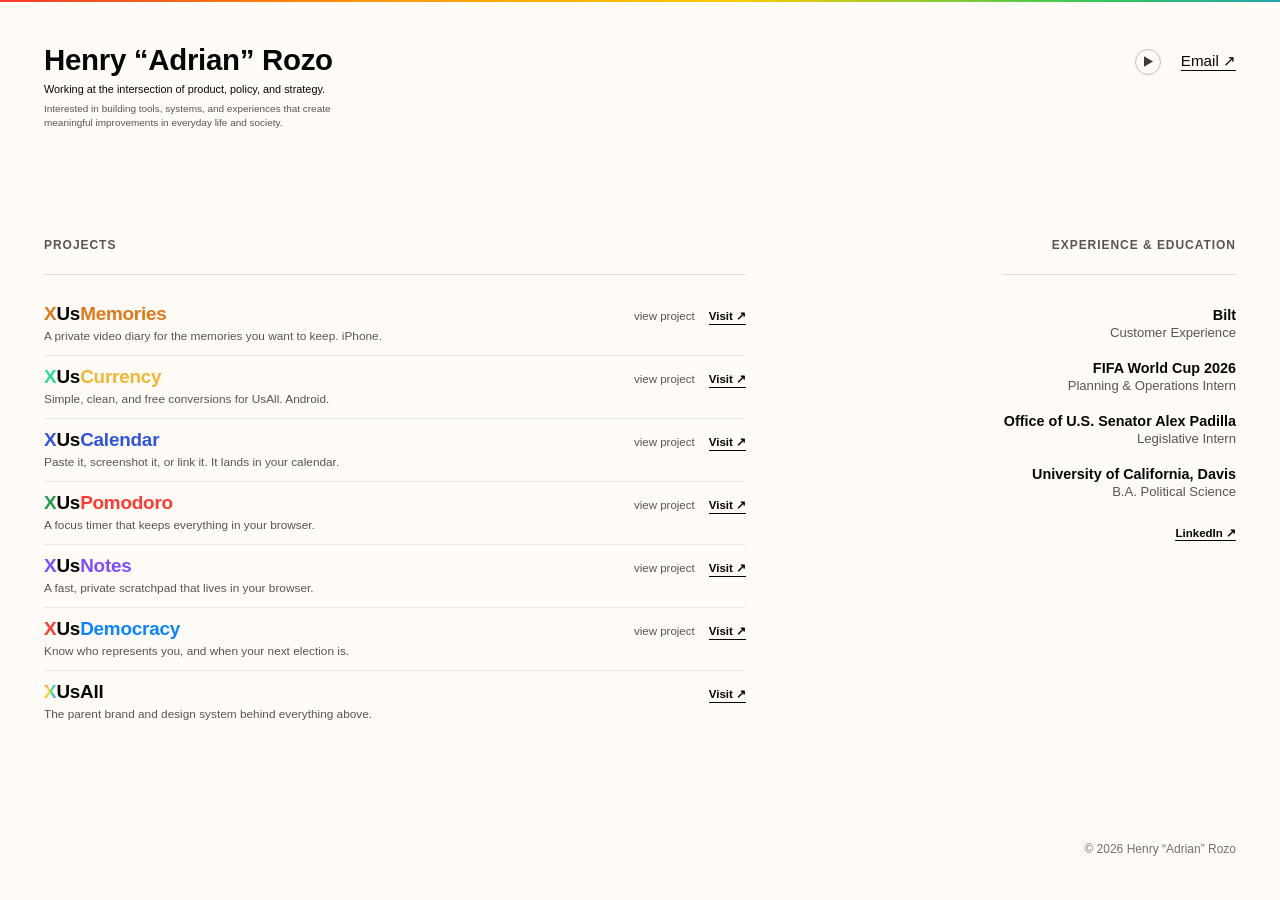
==== commit e06650c7: "Make every project link Visit, quiet the case-study link, and give XUsMemories a solid orange X view" ====
--- a/index.html
+++ b/index.html
@@ -83,12 +83,12 @@
 
       <div class="project-row">
         <div class="project-main">
-          <h2 class="project-name"><span class="spectrum-text">X</span>Us<span style="color: #E0781A;">Memories</span></h2>
+          <h2 class="project-name"><span style="color: #E0781A;">X</span>Us<span style="color: #E0781A;">Memories</span></h2>
           <p class="project-desc">A private video diary for the memories you want to keep. iPhone.</p>
         </div>
         <div class="project-links">
-          <a href="/xusmemories" class="project-view">View Project</a>
-          <a href="https://apps.apple.com/us/app/xusmemories/id6807498202" target="_blank" rel="noopener" class="project-live hover-55">App Store &#8599;</a>
+          <a href="/xusmemories" class="project-view">view project</a>
+          <a href="https://apps.apple.com/us/app/xusmemories/id6807498202" target="_blank" rel="noopener" class="project-live hover-55">Visit &#8599;</a>
         </div>
       </div>
 
@@ -98,8 +98,8 @@
           <p class="project-desc">Simple, clean, and free conversions for UsAll. Android.</p>
         </div>
         <div class="project-links">
-          <a href="/xuscurrency" class="project-view">View Project</a>
-          <a href="https://play.google.com/store/apps/details?id=com.xusall.currency" target="_blank" rel="noopener" class="project-live hover-55">Play Store &#8599;</a>
+          <a href="/xuscurrency" class="project-view">view project</a>
+          <a href="https://play.google.com/store/apps/details?id=com.xusall.currency" target="_blank" rel="noopener" class="project-live hover-55">Visit &#8599;</a>
         </div>
       </div>
 
@@ -109,7 +109,7 @@
           <p class="project-desc">Paste it, screenshot it, or link it. It lands in your calendar.</p>
         </div>
         <div class="project-links">
-          <a href="/xuscalendar" class="project-view">View Project</a>
+          <a href="/xuscalendar" class="project-view">view project</a>
           <a href="https://calendar.xusall.com" target="_blank" rel="noopener" class="project-live hover-55">Visit &#8599;</a>
         </div>
       </div>
@@ -120,7 +120,7 @@
           <p class="project-desc">A focus timer that keeps everything in your browser.</p>
         </div>
         <div class="project-links">
-          <a href="/xuspomodoro" class="project-view">View Project</a>
+          <a href="/xuspomodoro" class="project-view">view project</a>
           <a href="https://pomodoro.xusall.com" target="_blank" rel="noopener" class="project-live hover-55">Visit &#8599;</a>
         </div>
       </div>
@@ -131,7 +131,7 @@
           <p class="project-desc">A fast, private scratchpad that lives in your browser.</p>
         </div>
         <div class="project-links">
-          <a href="/xusnotes" class="project-view">View Project</a>
+          <a href="/xusnotes" class="project-view">view project</a>
           <a href="https://notes.xusall.com" target="_blank" rel="noopener" class="project-live hover-55">Visit &#8599;</a>
         </div>
       </div>
@@ -142,7 +142,7 @@
           <p class="project-desc">Know who represents you, and when your next election is.</p>
         </div>
         <div class="project-links">
-          <a href="/xusdemocracy" class="project-view">View Project</a>
+          <a href="/xusdemocracy" class="project-view">view project</a>
           <a href="https://democracy.xusall.com" target="_blank" rel="noopener" class="project-live hover-55">Visit &#8599;</a>
         </div>
       </div>
@@ -153,7 +153,7 @@
           <p class="project-desc">The parent brand and design system behind everything above.</p>
         </div>
         <div class="project-links">
-          <a href="https://www.xusall.com" target="_blank" rel="noopener" class="project-live hover-55">xusall.com &#8599;</a>
+          <a href="https://www.xusall.com" target="_blank" rel="noopener" class="project-live hover-55">Visit &#8599;</a>
         </div>
       </div>
 
--- a/styles.css
+++ b/styles.css
@@ -180,21 +180,25 @@
   white-space: nowrap;
 }
 
+/* Secondary: the case study is there for anyone curious, but the row's one
+   strong link is Visit. Underline only on hover so each row has a single
+   underlined link at rest. */
 .project-view {
-  font-weight: 600;
+  font-weight: 500;
   font-size: clamp(0.72rem, 0.88vw, 0.8rem);
-  color: oklch(13% 0 0);
-  border-bottom: 1px solid oklch(13% 0 0);
+  color: oklch(45% 0.01 75);
+  border-bottom: 1px solid transparent;
   padding-bottom: 1px;
-  transition: opacity 0.18s ease;
-}
-
-.project-view:hover {
-  opacity: 0.55;
-}
-
-/* Visit and store links: the same bold underline as View Project, one step
-   heavier, so the way out to the real thing is the strongest link in a row. */
+  transition: border-color 0.18s ease, color 0.18s ease;
+}
+
+.project-view:hover,
+.project-view:focus-visible {
+  color: oklch(30% 0.01 75);
+  border-bottom-color: currentColor;
+}
+
+/* Visit: the strongest link in every row, the same on each project. */
 .project-live {
   font-weight: 700;
   font-size: clamp(0.72rem, 0.88vw, 0.8rem);
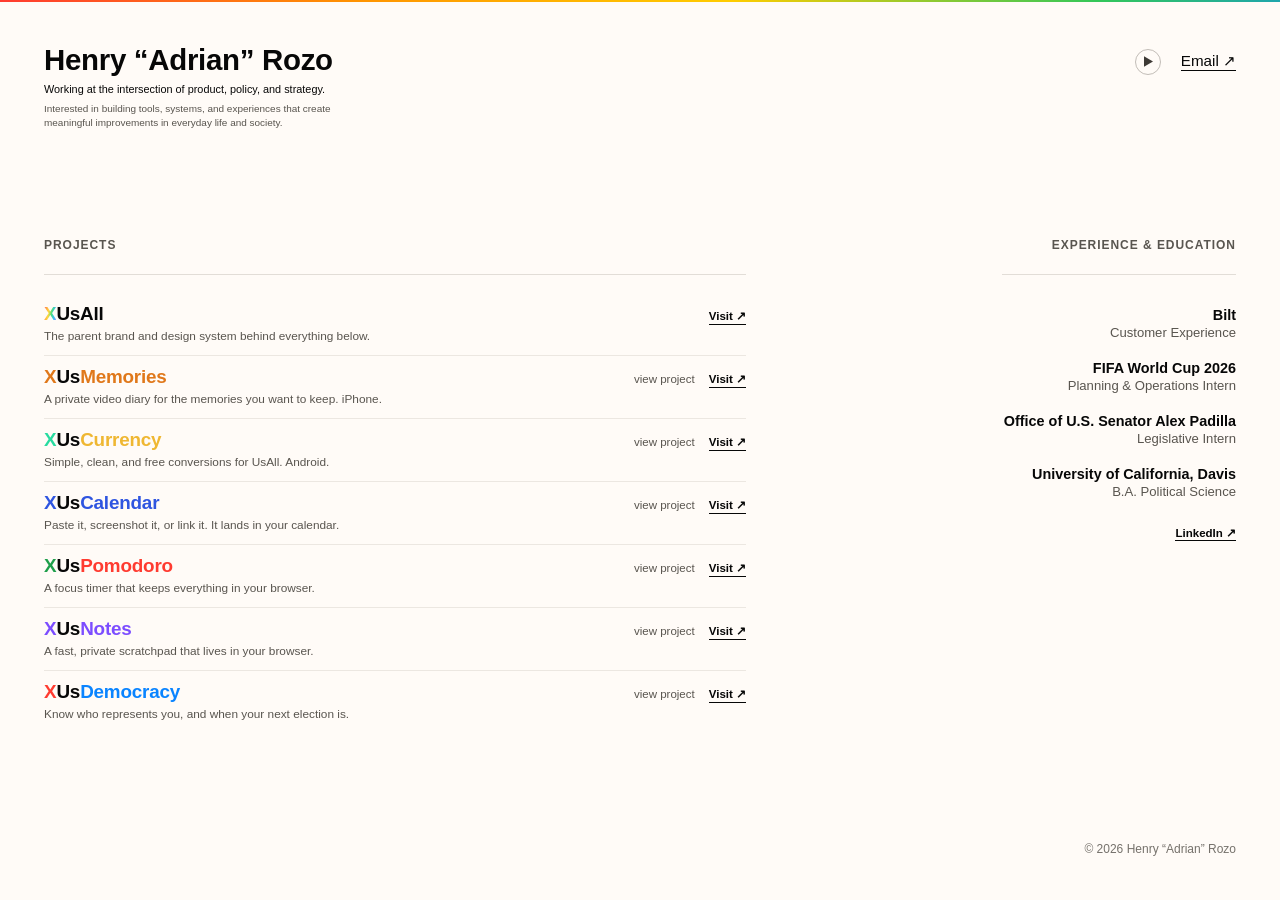
==== commit 35fbf1d3: "Put XUsAll back at the top of the project list Co-Authored-By: Claude Opus 5 <noreply@anthropic.com>" ====
--- a/index.html
+++ b/index.html
@@ -83,6 +83,16 @@
 
       <div class="project-row">
         <div class="project-main">
+          <h2 class="project-name"><span class="spectrum-text">X</span>UsAll</h2>
+          <p class="project-desc">The parent brand and design system behind everything below.</p>
+        </div>
+        <div class="project-links">
+          <a href="https://www.xusall.com" target="_blank" rel="noopener" class="project-live hover-55">Visit &#8599;</a>
+        </div>
+      </div>
+
+      <div class="project-row">
+        <div class="project-main">
           <h2 class="project-name"><span style="color: #E0781A;">X</span>Us<span style="color: #E0781A;">Memories</span></h2>
           <p class="project-desc">A private video diary for the memories you want to keep. iPhone.</p>
         </div>
@@ -147,15 +157,6 @@
         </div>
       </div>
 
-      <div class="project-row">
-        <div class="project-main">
-          <h2 class="project-name"><span class="spectrum-text">X</span>UsAll</h2>
-          <p class="project-desc">The parent brand and design system behind everything above.</p>
-        </div>
-        <div class="project-links">
-          <a href="https://www.xusall.com" target="_blank" rel="noopener" class="project-live hover-55">Visit &#8599;</a>
-        </div>
-      </div>
 
     </div>
 
